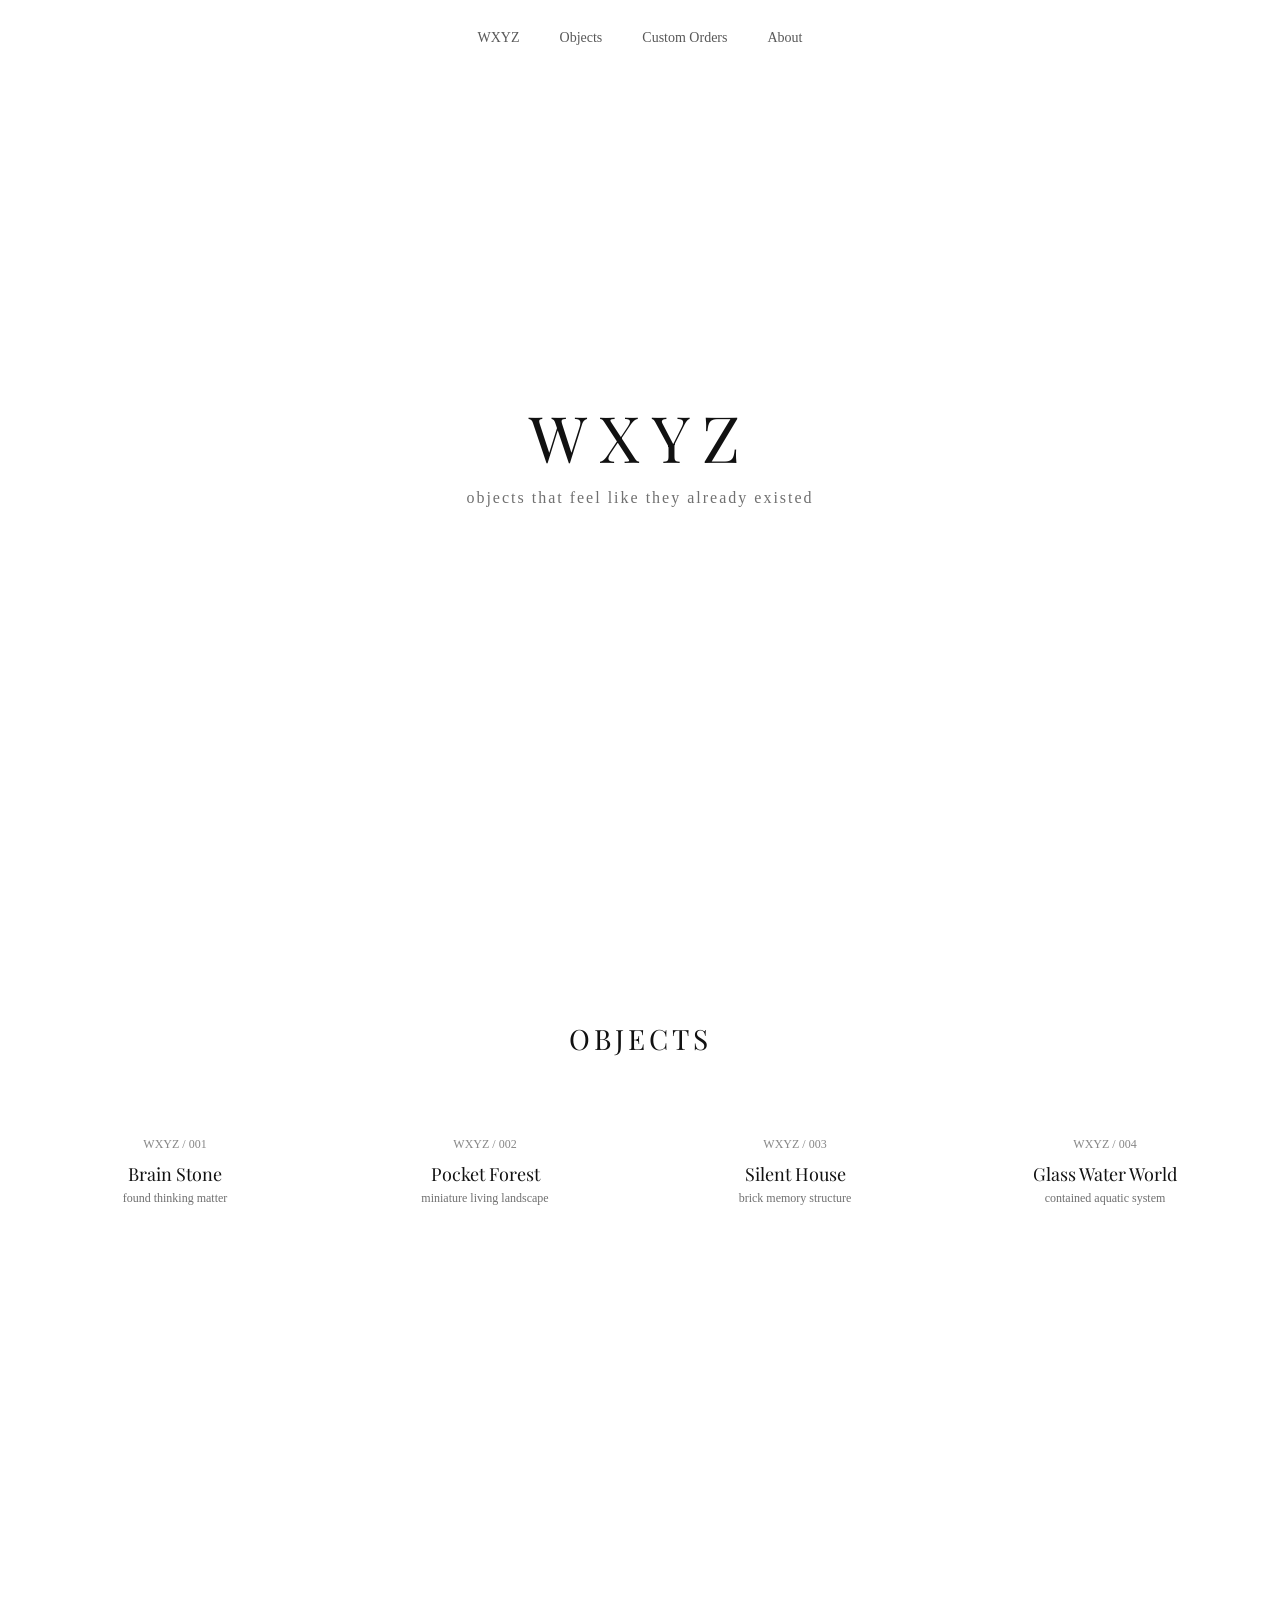
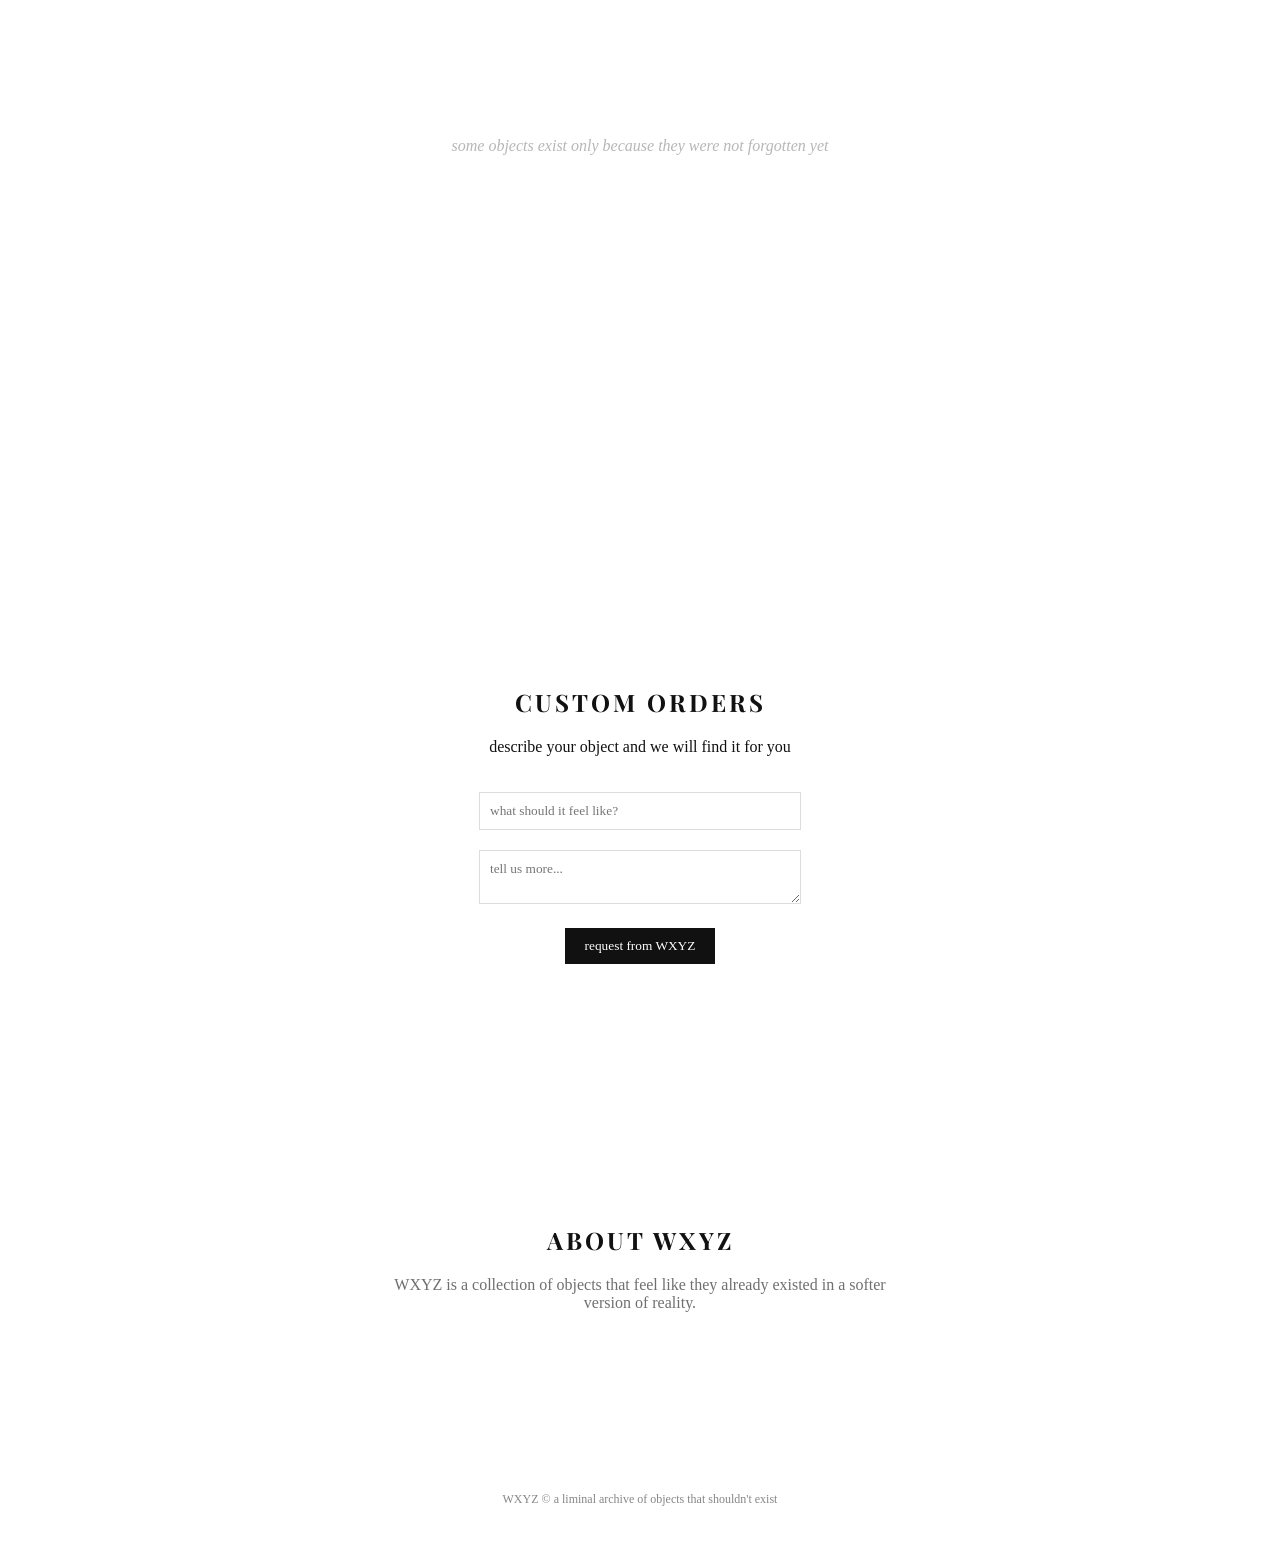
==== index.html @ 5e98fee1 "Create index.html" ====
<!DOCTYPE html>
<html lang="en">
<head>
  <meta charset="UTF-8" />
  <meta name="viewport" content="width=device-width, initial-scale=1.0"/>
  <title>WXYZ</title>

  <!-- Fonts -->
  <link href="https://fonts.googleapis.com/css2?family=Mountains+of+Christmas&family=Playfair+Display:wght@400;600&display=swap" rel="stylesheet">

  <style>
    body {
      margin: 0;
      padding: 0;
      background: #ffffff;
      color: #111;
      font-family: "Mountains of Christmas", serif;
      overflow-x: hidden;
    }

    /* HERO */
    .hero {
      height: 100vh;
      display: flex;
      flex-direction: column;
      justify-content: center;
      align-items: center;
      text-align: center;
    }

    .logo {
      font-family: "Playfair Display", serif;
      font-size: 64px;
      letter-spacing: 12px;
      margin-bottom: 10px;
    }

    .tagline {
      font-size: 16px;
      opacity: 0.6;
      letter-spacing: 2px;
    }

    /* NAVIGATION */
    .nav {
      position: fixed;
      top: 30px;
      left: 50%;
      transform: translateX(-50%);
      display: flex;
      gap: 40px;
      font-size: 14px;
      opacity: 0.7;
    }

    .nav a {
      text-decoration: none;
      color: #111;
      transition: 0.3s;
    }

    .nav a:hover {
      opacity: 0.4;
    }

    /* GRID SECTION */
    .grid-section {
      padding: 120px 60px;
    }

    .grid-title {
      font-family: "Playfair Display", serif;
      font-size: 28px;
      margin-bottom: 60px;
      text-align: center;
      letter-spacing: 4px;
    }

    .grid {
      display: grid;
      grid-template-columns: repeat(auto-fit, minmax(220px, 1fr));
      gap: 80px;
    }

    .card {
      background: rgba(255, 255, 255, 0.7);
      padding: 20px;
      text-align: center;
      transition: 0.4s ease;
      cursor: pointer;
    }

    .card:hover {
      transform: translateY(-8px);
      opacity: 0.8;
    }

    .object-id {
      font-size: 12px;
      opacity: 0.5;
      margin-bottom: 10px;
    }

    .object-name {
      font-family: "Playfair Display", serif;
      font-size: 18px;
      margin-bottom: 5px;
    }

    .object-desc {
      font-size: 12px;
      opacity: 0.6;
    }

    /* LIMINAL SPACE SECTION */
    .liminal {
      height: 80vh;
      display: flex;
      justify-content: center;
      align-items: center;
      opacity: 0.3;
      font-style: italic;
      text-align: center;
      padding: 40px;
    }

    /* CUSTOM SECTION */
    .custom {
      padding: 120px 60px;
      text-align: center;
    }

    .custom h2 {
      font-family: "Playfair Display", serif;
      letter-spacing: 3px;
    }

    input, textarea {
      width: 300px;
      padding: 10px;
      margin-top: 20px;
      border: 1px solid #ddd;
      font-family: inherit;
    }

    button {
      margin-top: 20px;
      padding: 10px 20px;
      border: none;
      background: #111;
      color: #fff;
      cursor: pointer;
      font-family: inherit;
    }

    button:hover {
      opacity: 0.7;
    }

    /* FOOTER */
    footer {
      text-align: center;
      padding: 60px;
      font-size: 12px;
      opacity: 0.5;
    }

  </style>
</head>

<body>

  <!-- NAV -->
  <div class="nav">
    <a href="#">WXYZ</a>
    <a href="#objects">Objects</a>
    <a href="#custom">Custom Orders</a>
    <a href="#about">About</a>
  </div>

  <!-- HERO -->
  <section class="hero">
    <div class="logo">WXYZ</div>
    <div class="tagline">objects that feel like they already existed</div>
  </section>

  <!-- OBJECT GRID -->
  <section class="grid-section" id="objects">
    <div class="grid-title">OBJECTS</div>

    <div class="grid">

      <div class="card">
        <div class="object-id">WXYZ / 001</div>
        <div class="object-name">Brain Stone</div>
        <div class="object-desc">found thinking matter</div>
      </div>

      <div class="card">
        <div class="object-id">WXYZ / 002</div>
        <div class="object-name">Pocket Forest</div>
        <div class="object-desc">miniature living landscape</div>
      </div>

      <div class="card">
        <div class="object-id">WXYZ / 003</div>
        <div class="object-name">Silent House</div>
        <div class="object-desc">brick memory structure</div>
      </div>

      <div class="card">
        <div class="object-id">WXYZ / 004</div>
        <div class="object-name">Glass Water World</div>
        <div class="object-desc">contained aquatic system</div>
      </div>

    </div>
  </section>

  <!-- LIMINAL SPACE -->
  <section class="liminal">
    some objects exist only because they were not forgotten yet
  </section>

  <!-- CUSTOM ORDERS -->
  <section class="custom" id="custom">
    <h2>CUSTOM ORDERS</h2>
    <p>describe your object and we will find it for you</p>

    <input type="text" placeholder="what should it feel like?"/>
    <br/>
    <textarea placeholder="tell us more..."></textarea>
    <br/>
    <button>request from WXYZ</button>
  </section>

  <!-- ABOUT -->
  <section class="custom" id="about">
    <h2>ABOUT WXYZ</h2>
    <p style="max-width:500px; margin:auto; opacity:0.6;">
      WXYZ is a collection of objects that feel like they already existed in a softer version of reality.
    </p>
  </section>

  <!-- FOOTER -->
  <footer>
    WXYZ © a liminal archive of objects that shouldn't exist
  </footer>

</body>
  </html>
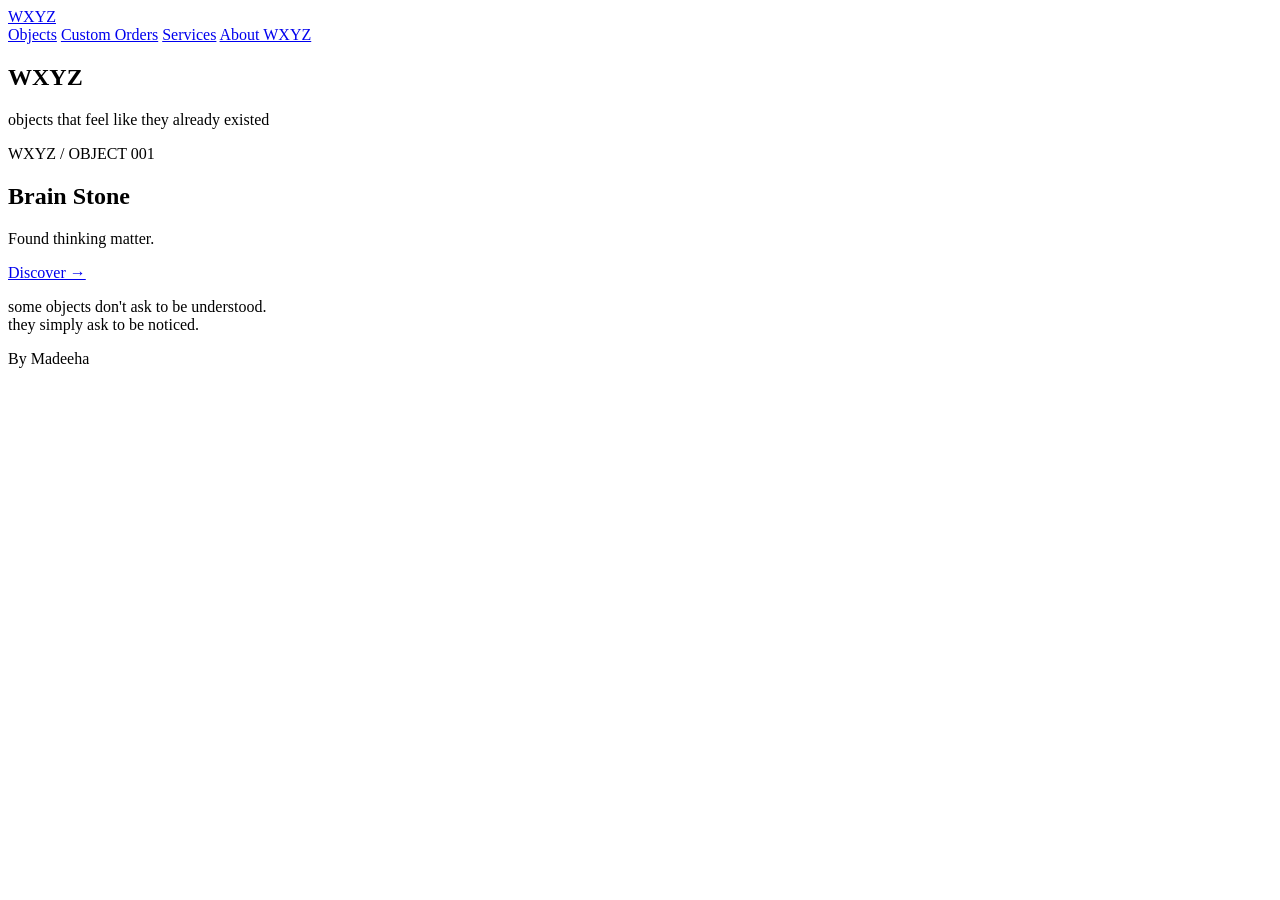
==== commit 8283f6eb: "Refactor index.html structure and styles" ====
--- a/index.html
+++ b/index.html
@@ -1,251 +1,122 @@
 <!DOCTYPE html>
 <html lang="en">
+
 <head>
-  <meta charset="UTF-8" />
-  <meta name="viewport" content="width=device-width, initial-scale=1.0"/>
-  <title>WXYZ</title>
+    <meta charset="UTF-8">
+    <meta name="viewport" content="width=device-width, initial-scale=1.0">
 
-  <!-- Fonts -->
-  <link href="https://fonts.googleapis.com/css2?family=Mountains+of+Christmas&family=Playfair+Display:wght@400;600&display=swap" rel="stylesheet">
+    <title>WXYZ</title>
 
-  <style>
-    body {
-      margin: 0;
-      padding: 0;
-      background: #ffffff;
-      color: #111;
-      font-family: "Mountains of Christmas", serif;
-      overflow-x: hidden;
-    }
+    <link rel="stylesheet" href="css/style.css">
 
-    /* HERO */
-    .hero {
-      height: 100vh;
-      display: flex;
-      flex-direction: column;
-      justify-content: center;
-      align-items: center;
-      text-align: center;
-    }
+    <link rel="preconnect" href="https://fonts.googleapis.com">
+    <link rel="preconnect" href="https://fonts.gstatic.com" crossorigin>
 
-    .logo {
-      font-family: "Playfair Display", serif;
-      font-size: 64px;
-      letter-spacing: 12px;
-      margin-bottom: 10px;
-    }
-
-    .tagline {
-      font-size: 16px;
-      opacity: 0.6;
-      letter-spacing: 2px;
-    }
-
-    /* NAVIGATION */
-    .nav {
-      position: fixed;
-      top: 30px;
-      left: 50%;
-      transform: translateX(-50%);
-      display: flex;
-      gap: 40px;
-      font-size: 14px;
-      opacity: 0.7;
-    }
-
-    .nav a {
-      text-decoration: none;
-      color: #111;
-      transition: 0.3s;
-    }
-
-    .nav a:hover {
-      opacity: 0.4;
-    }
-
-    /* GRID SECTION */
-    .grid-section {
-      padding: 120px 60px;
-    }
-
-    .grid-title {
-      font-family: "Playfair Display", serif;
-      font-size: 28px;
-      margin-bottom: 60px;
-      text-align: center;
-      letter-spacing: 4px;
-    }
-
-    .grid {
-      display: grid;
-      grid-template-columns: repeat(auto-fit, minmax(220px, 1fr));
-      gap: 80px;
-    }
-
-    .card {
-      background: rgba(255, 255, 255, 0.7);
-      padding: 20px;
-      text-align: center;
-      transition: 0.4s ease;
-      cursor: pointer;
-    }
-
-    .card:hover {
-      transform: translateY(-8px);
-      opacity: 0.8;
-    }
-
-    .object-id {
-      font-size: 12px;
-      opacity: 0.5;
-      margin-bottom: 10px;
-    }
-
-    .object-name {
-      font-family: "Playfair Display", serif;
-      font-size: 18px;
-      margin-bottom: 5px;
-    }
-
-    .object-desc {
-      font-size: 12px;
-      opacity: 0.6;
-    }
-
-    /* LIMINAL SPACE SECTION */
-    .liminal {
-      height: 80vh;
-      display: flex;
-      justify-content: center;
-      align-items: center;
-      opacity: 0.3;
-      font-style: italic;
-      text-align: center;
-      padding: 40px;
-    }
-
-    /* CUSTOM SECTION */
-    .custom {
-      padding: 120px 60px;
-      text-align: center;
-    }
-
-    .custom h2 {
-      font-family: "Playfair Display", serif;
-      letter-spacing: 3px;
-    }
-
-    input, textarea {
-      width: 300px;
-      padding: 10px;
-      margin-top: 20px;
-      border: 1px solid #ddd;
-      font-family: inherit;
-    }
-
-    button {
-      margin-top: 20px;
-      padding: 10px 20px;
-      border: none;
-      background: #111;
-      color: #fff;
-      cursor: pointer;
-      font-family: inherit;
-    }
-
-    button:hover {
-      opacity: 0.7;
-    }
-
-    /* FOOTER */
-    footer {
-      text-align: center;
-      padding: 60px;
-      font-size: 12px;
-      opacity: 0.5;
-    }
-
-  </style>
 </head>
 
 <body>
 
-  <!-- NAV -->
-  <div class="nav">
-    <a href="#">WXYZ</a>
-    <a href="#objects">Objects</a>
-    <a href="#custom">Custom Orders</a>
-    <a href="#about">About</a>
-  </div>
+    <!-- Navigation -->
 
-  <!-- HERO -->
-  <section class="hero">
-    <div class="logo">WXYZ</div>
-    <div class="tagline">objects that feel like they already existed</div>
-  </section>
+    <header>
 
-  <!-- OBJECT GRID -->
-  <section class="grid-section" id="objects">
-    <div class="grid-title">OBJECTS</div>
+        <nav>
 
-    <div class="grid">
+            <a href="index.html" class="logo">WXYZ</a>
 
-      <div class="card">
-        <div class="object-id">WXYZ / 001</div>
-        <div class="object-name">Brain Stone</div>
-        <div class="object-desc">found thinking matter</div>
-      </div>
+            <div class="navigation">
 
-      <div class="card">
-        <div class="object-id">WXYZ / 002</div>
-        <div class="object-name">Pocket Forest</div>
-        <div class="object-desc">miniature living landscape</div>
-      </div>
+                <a href="objects.html">Objects</a>
 
-      <div class="card">
-        <div class="object-id">WXYZ / 003</div>
-        <div class="object-name">Silent House</div>
-        <div class="object-desc">brick memory structure</div>
-      </div>
+                <a href="custom.html">Custom Orders</a>
 
-      <div class="card">
-        <div class="object-id">WXYZ / 004</div>
-        <div class="object-name">Glass Water World</div>
-        <div class="object-desc">contained aquatic system</div>
-      </div>
+                <a href="services.html">Services</a>
 
-    </div>
-  </section>
+                <a href="about.html">About WXYZ</a>
 
-  <!-- LIMINAL SPACE -->
-  <section class="liminal">
-    some objects exist only because they were not forgotten yet
-  </section>
+            </div>
 
-  <!-- CUSTOM ORDERS -->
-  <section class="custom" id="custom">
-    <h2>CUSTOM ORDERS</h2>
-    <p>describe your object and we will find it for you</p>
+        </nav>
 
-    <input type="text" placeholder="what should it feel like?"/>
-    <br/>
-    <textarea placeholder="tell us more..."></textarea>
-    <br/>
-    <button>request from WXYZ</button>
-  </section>
+    </header>
 
-  <!-- ABOUT -->
-  <section class="custom" id="about">
-    <h2>ABOUT WXYZ</h2>
-    <p style="max-width:500px; margin:auto; opacity:0.6;">
-      WXYZ is a collection of objects that feel like they already existed in a softer version of reality.
-    </p>
-  </section>
 
-  <!-- FOOTER -->
-  <footer>
-    WXYZ © a liminal archive of objects that shouldn't exist
-  </footer>
+
+    <!-- Hero -->
+
+    <main>
+
+        <section class="hero">
+
+            <h1>WXYZ</h1>
+
+            <p class="brand-line">
+                objects that feel like they already existed
+            </p>
+
+        </section>
+
+
+
+        <!-- Featured Object -->
+
+        <section class="featured">
+
+            <div class="object-card">
+
+                <p class="object-number">
+                    WXYZ / OBJECT 001
+                </p>
+
+                <h2>
+                    Brain Stone
+                </h2>
+
+                <p>
+                    Found thinking matter.
+                </p>
+
+                <a href="objects.html" class="discover">
+
+                    Discover →
+
+                </a>
+
+            </div>
+
+        </section>
+
+
+
+        <!-- Quote -->
+
+        <section class="quote">
+
+            <p>
+
+                some objects don't ask to be understood.<br>
+                they simply ask to be noticed.
+
+            </p>
+
+        </section>
+
+    </main>
+
+
+
+    <!-- Footer -->
+
+    <footer>
+
+        <p>
+
+            By Madeeha 
+
+        </p>
+
+    </footer>
 
 </body>
-  </html>
+
+</html>
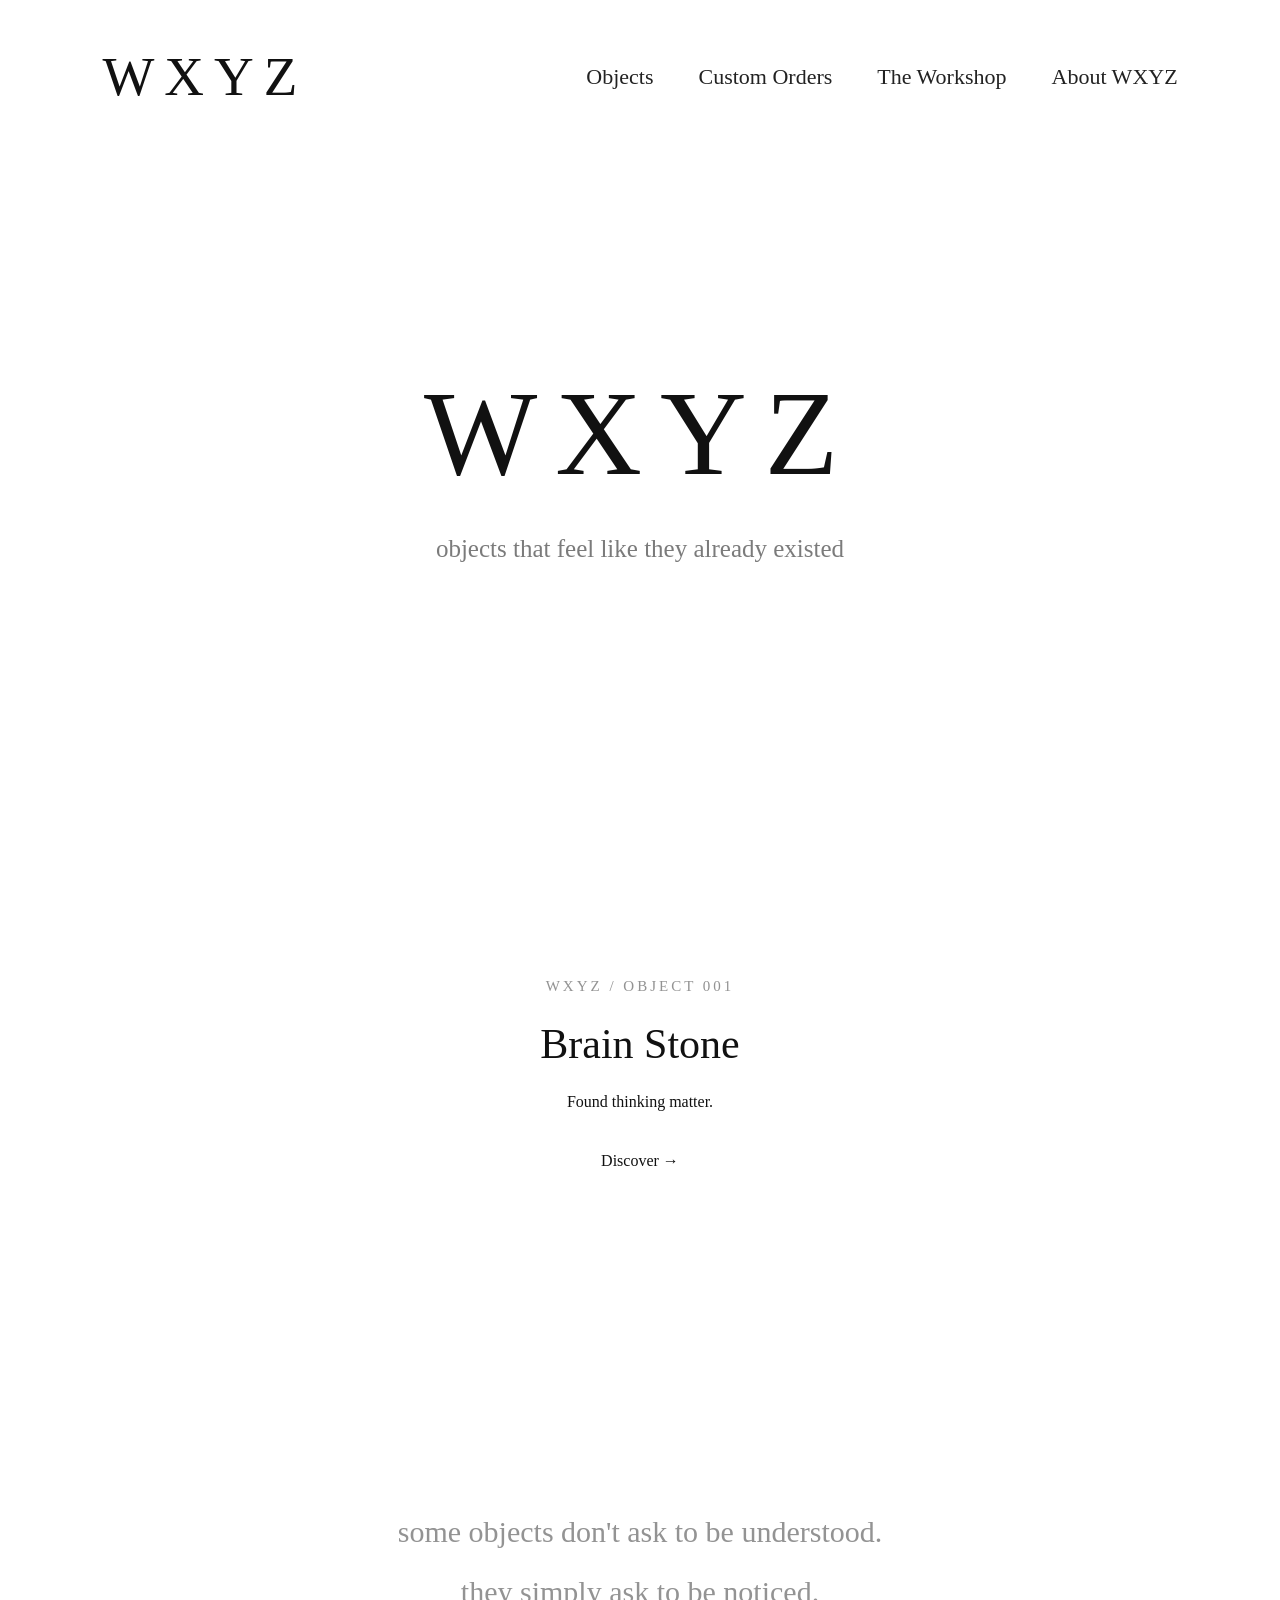
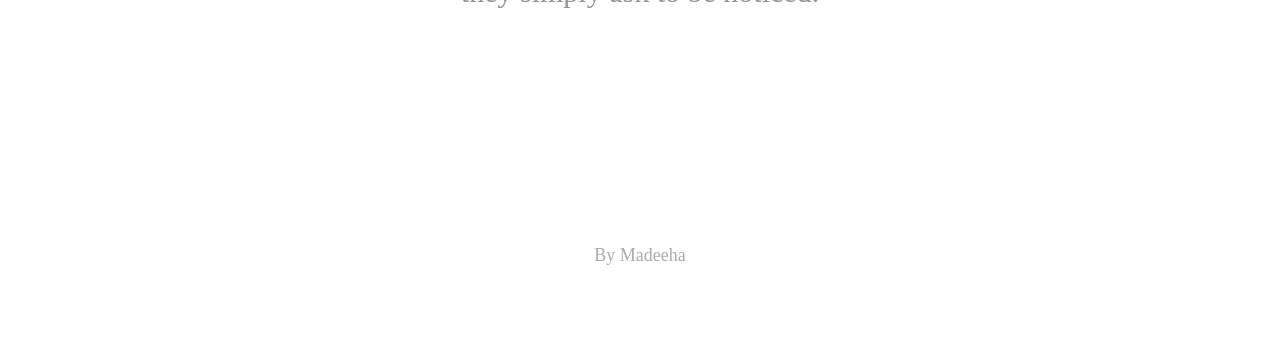
==== commit 258eb19e: "Replace 'Services' link with 'The Workshop'" ====
--- a/index.html
+++ b/index.html
@@ -30,7 +30,7 @@
 
                 <a href="custom.html">Custom Orders</a>
 
-                <a href="services.html">Services</a>
+                <a href="workshop.html">The Workshop</a>
 
                 <a href="about.html">About WXYZ</a>
 
--- a/css/style.css
+++ b/css/style.css
@@ -0,0 +1,702 @@
+/* =====================================
+   WXYZ
+   Designed by Madeeha 
+===================================== */
+
+
+/* ---------- Fonts ---------- */
+
+@font-face{
+    font-family:"Wizard";
+    src:url("../assets/fonts/WizardsMagic.ttf");
+}
+
+@font-face{
+    font-family:"Mountains";
+    src:url("../assets/fonts/MountainsOfChristmas.ttf");
+}
+
+
+
+/* ---------- Reset ---------- */
+
+*{
+    margin:0;
+    padding:0;
+    box-sizing:border-box;
+}
+
+html{
+    scroll-behavior:smooth;
+}
+
+body{
+
+    background:#ffffff;
+
+    color:#111111;
+
+    overflow-x:hidden;
+
+    font-family:"Mountains", cursive;
+
+}
+
+
+
+
+/* ---------- Navigation ---------- */
+
+header{
+
+    width:100%;
+
+    padding:45px 8%;
+
+}
+
+nav{
+
+    display:flex;
+
+    justify-content:space-between;
+
+    align-items:center;
+
+}
+
+.logo{
+
+    font-family:"Wizard";
+
+    text-decoration:none;
+
+    color:#111;
+
+    font-size:55px;
+
+    letter-spacing:10px;
+
+}
+
+.navigation{
+
+    display:flex;
+
+    gap:45px;
+
+}
+
+.navigation a{
+
+    text-decoration:none;
+
+    color:#222;
+
+    transition:.4s;
+
+    font-size:22px;
+
+}
+
+.navigation a:hover{
+
+    opacity:.45;
+
+}
+
+
+
+
+
+/* ---------- Hero ---------- */
+
+.hero{
+
+    height:70vh;
+
+    display:flex;
+
+    flex-direction:column;
+
+    justify-content:center;
+
+    align-items:center;
+
+    text-align:center;
+
+}
+
+.hero h1{
+
+    font-family:"Wizard";
+
+    font-size:120px;
+
+    letter-spacing:18px;
+
+    font-weight:normal;
+
+}
+
+.brand-line{
+
+    margin-top:25px;
+
+    font-size:25px;
+
+    max-width:650px;
+
+    opacity:.55;
+
+    line-height:1.7;
+
+}
+
+
+
+
+
+/* ---------- Featured Object ---------- */
+
+.featured{
+
+    display:flex;
+
+    justify-content:center;
+
+    padding:140px 0;
+
+}
+
+.object-card{
+
+    width:340px;
+
+    text-align:center;
+
+    padding:50px;
+
+    transition:.5s;
+
+    cursor:pointer;
+
+}
+
+.object-card:hover{
+
+    transform:translateY(-10px);
+
+}
+
+.object-number{
+
+    opacity:.45;
+
+    letter-spacing:3px;
+
+    font-size:15px;
+
+}
+
+.object-card h2{
+
+    font-family:"Wizard";
+
+    margin:20px 0;
+
+    font-size:42px;
+
+    font-weight:normal;
+
+}
+
+.object-card p{
+
+    line-height:1.8;
+
+}
+
+.discover{
+
+    display:inline-block;
+
+    margin-top:35px;
+
+    color:#111;
+
+    text-decoration:none;
+
+}
+
+.discover:hover{
+
+    opacity:.5;
+
+}
+
+
+
+
+
+/* ---------- Quote ---------- */
+
+.quote{
+
+    display:flex;
+
+    justify-content:center;
+
+    align-items:center;
+
+    height:45vh;
+
+    text-align:center;
+
+    padding:40px;
+
+}
+
+.quote p{
+
+    font-size:30px;
+
+    max-width:700px;
+
+    opacity:.45;
+
+    line-height:2;
+
+}
+
+
+
+
+
+/* ---------- Footer ---------- */
+
+footer{
+
+    text-align:center;
+
+    padding:80px;
+
+    opacity:.35;
+
+    font-size:18px;
+
+}
+
+
+
+
+
+/* ---------- Responsive ---------- */
+
+@media(max-width:900px){
+
+    nav{
+
+        flex-direction:column;
+
+        gap:30px;
+
+    }
+
+    .navigation{
+
+        flex-wrap:wrap;
+
+        justify-content:center;
+
+        gap:25px;
+
+    }
+
+    .hero h1{
+
+        font-size:75px;
+
+        letter-spacing:10px;
+
+    }
+
+    .brand-line{
+
+        font-size:19px;
+
+        width:90%;
+
+    }
+
+    .object-card{
+
+        width:90%;
+
+    }
+
+    .quote p{
+
+        font-size:22px;
+
+    }
+
+  }
+
+
+/* Fade Animation */
+
+.hidden{
+
+opacity:0;
+
+transform:translateY(40px);
+
+transition:all 1.2s ease;
+
+}
+
+.show{
+
+opacity:1;
+
+transform:translateY(0);
+
+   }
+
+/* ===========================
+   ABOUT PAGE
+=========================== */
+
+.about-page{
+
+    min-height:75vh;
+
+    display:flex;
+
+    justify-content:center;
+
+    align-items:center;
+
+    padding:100px 10%;
+
+}
+
+.about-container{
+
+    max-width:700px;
+
+}
+
+.small-title{
+
+    letter-spacing:5px;
+
+    opacity:.45;
+
+    margin-bottom:40px;
+
+}
+
+.about-container h1{
+
+    font-family:"Wizard";
+
+    font-size:65px;
+
+    font-weight:normal;
+
+    line-height:1.3;
+
+    margin-bottom:60px;
+
+}
+
+.about-text{
+
+    font-size:22px;
+
+    line-height:2.2;
+
+    opacity:.65;
+
+}
+
+.signature{
+
+    text-align:center;
+
+    padding:120px;
+
+    opacity:.45;
+
+}
+
+
+/* ===========================
+OBJECTS PAGE
+=========================== */
+
+.objects-hero{
+
+padding:120px 10%;
+
+text-align:center;
+
+}
+
+.objects-hero h1{
+
+font-family:"Wizard";
+
+font-size:80px;
+
+font-weight:normal;
+
+margin:30px 0;
+
+line-height:1.2;
+
+}
+
+.objects-sub{
+
+font-size:22px;
+
+opacity:.6;
+
+}
+
+
+
+.objects-grid{
+
+display:grid;
+
+grid-template-columns:
+repeat(auto-fit,minmax(320px,1fr));
+
+gap:80px;
+
+padding:80px 10% 160px;
+
+}
+
+
+
+.gallery-card{
+
+text-align:center;
+
+padding:40px;
+
+transition:.45s;
+
+cursor:pointer;
+
+}
+
+
+
+.gallery-card:hover{
+
+transform:translateY(-10px);
+
+}
+
+
+
+.object-image{
+
+font-size:80px;
+
+margin-bottom:25px;
+
+}
+
+
+
+.gallery-card h2{
+
+font-family:"Wizard";
+
+font-size:42px;
+
+font-weight:normal;
+
+margin:20px 0;
+
+}
+
+
+
+.gallery-card p{
+
+line-height:1.8;
+
+opacity:.65;
+
+}
+
+
+
+.gallery-card a{
+
+display:inline-block;
+
+margin-top:25px;
+
+text-decoration:none;
+
+color:#111;
+
+}
+
+.gallery-card a:hover{
+
+opacity:.5;
+
+}
+
+
+/* ==========================
+CUSTOM PAGE
+========================== */
+
+.custom-hero{
+
+padding:120px 10%;
+
+text-align:center;
+
+}
+
+.custom-hero h1{
+
+font-family:"Wizard";
+
+font-size:78px;
+
+font-weight:normal;
+
+line-height:1.3;
+
+margin:30px 0;
+
+}
+
+.custom-sub{
+
+font-size:22px;
+
+opacity:.6;
+
+}
+
+
+
+
+
+.custom-form{
+
+display:flex;
+
+justify-content:center;
+
+padding:70px 10%;
+
+}
+
+.custom-form form{
+
+width:650px;
+
+display:flex;
+
+flex-direction:column;
+
+gap:28px;
+
+}
+
+
+
+.custom-form input,
+
+.custom-form textarea{
+
+border:none;
+
+border-bottom:1px solid #ddd;
+
+background:transparent;
+
+padding:18px;
+
+font-family:"Mountains";
+
+font-size:20px;
+
+outline:none;
+
+}
+
+
+
+.custom-form textarea{
+
+resize:vertical;
+
+min-height:220px;
+
+}
+
+
+
+.custom-form button{
+
+margin-top:15px;
+
+padding:18px;
+
+border:none;
+
+background:#111;
+
+color:white;
+
+font-family:"Mountains";
+
+font-size:20px;
+
+cursor:pointer;
+
+transition:.4s;
+
+}
+
+
+
+.custom-form button:hover{
+
+opacity:.7;
+
+}
+
+
+
+
+
+.custom-note{
+
+padding:120px 10%;
+
+text-align:center;
+
+opacity:.55;
+
+line-height:2;
+
+font-size:22px;
+
+}
